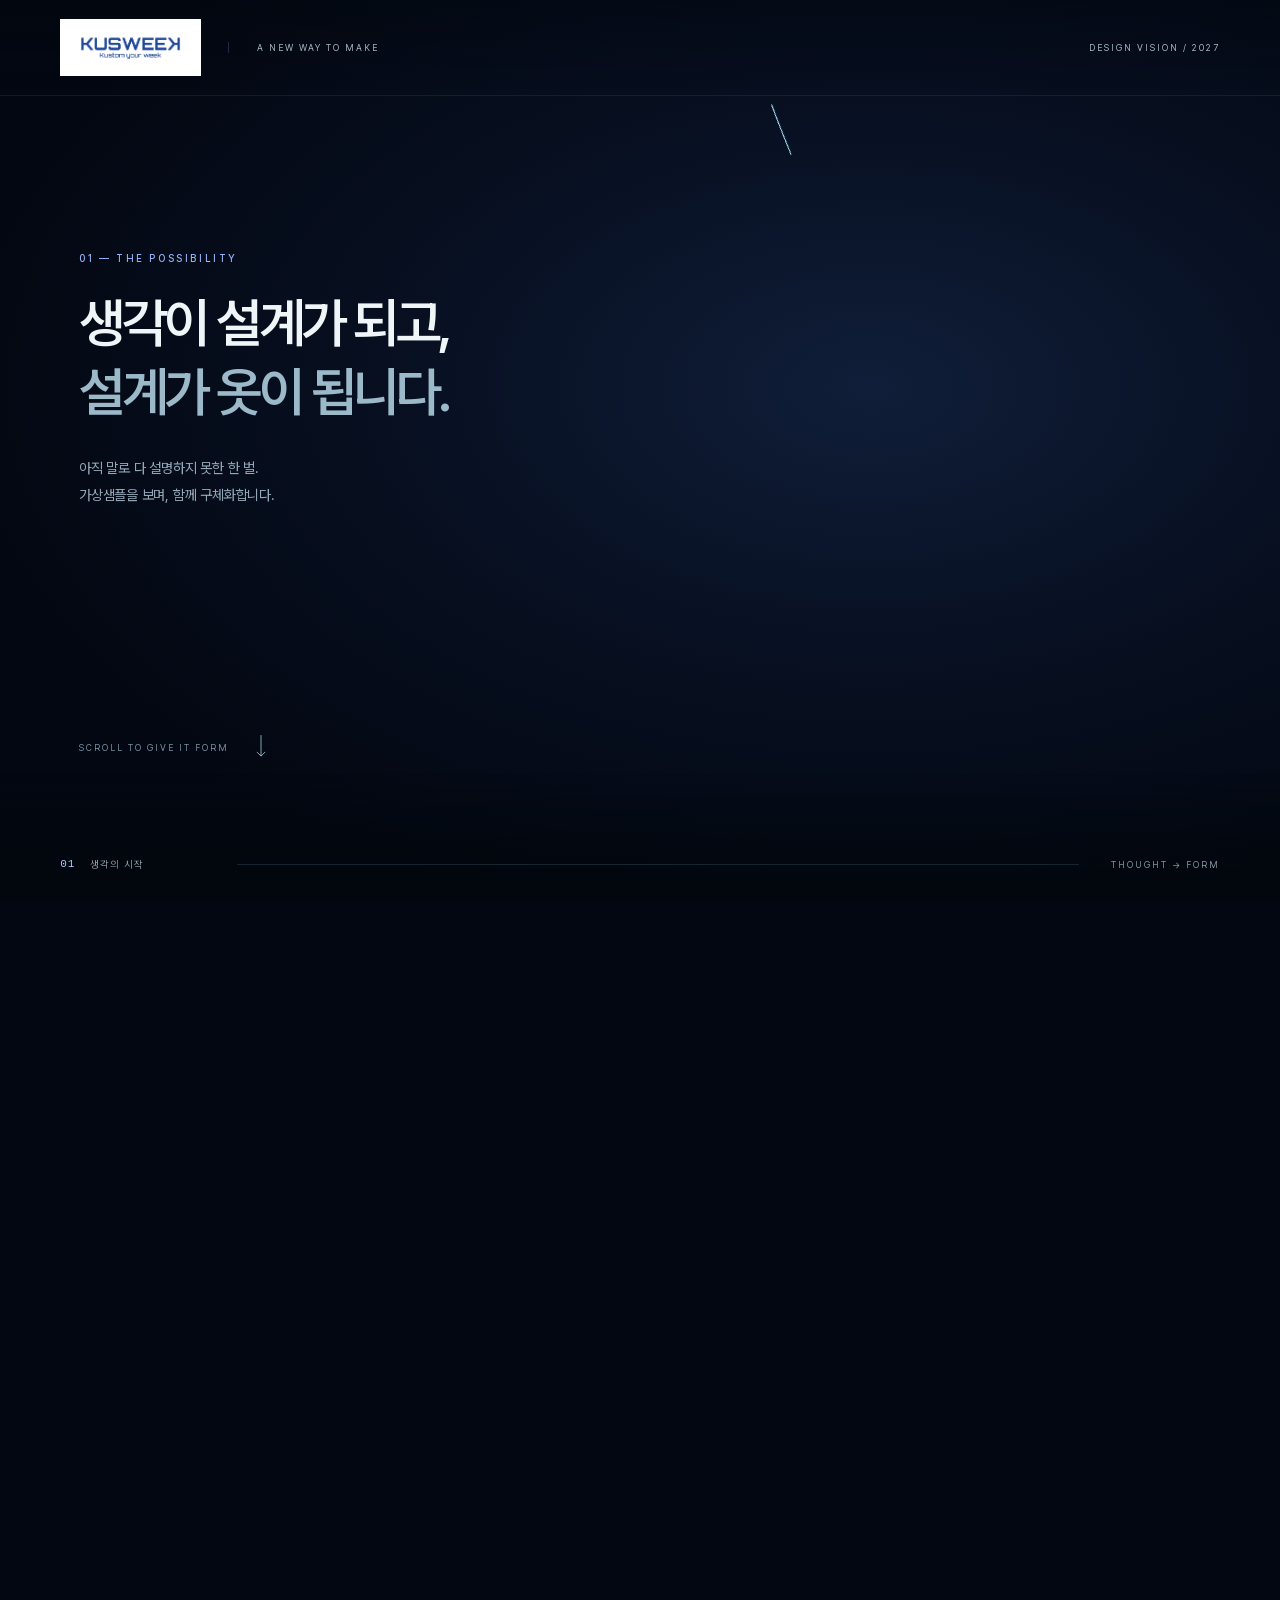
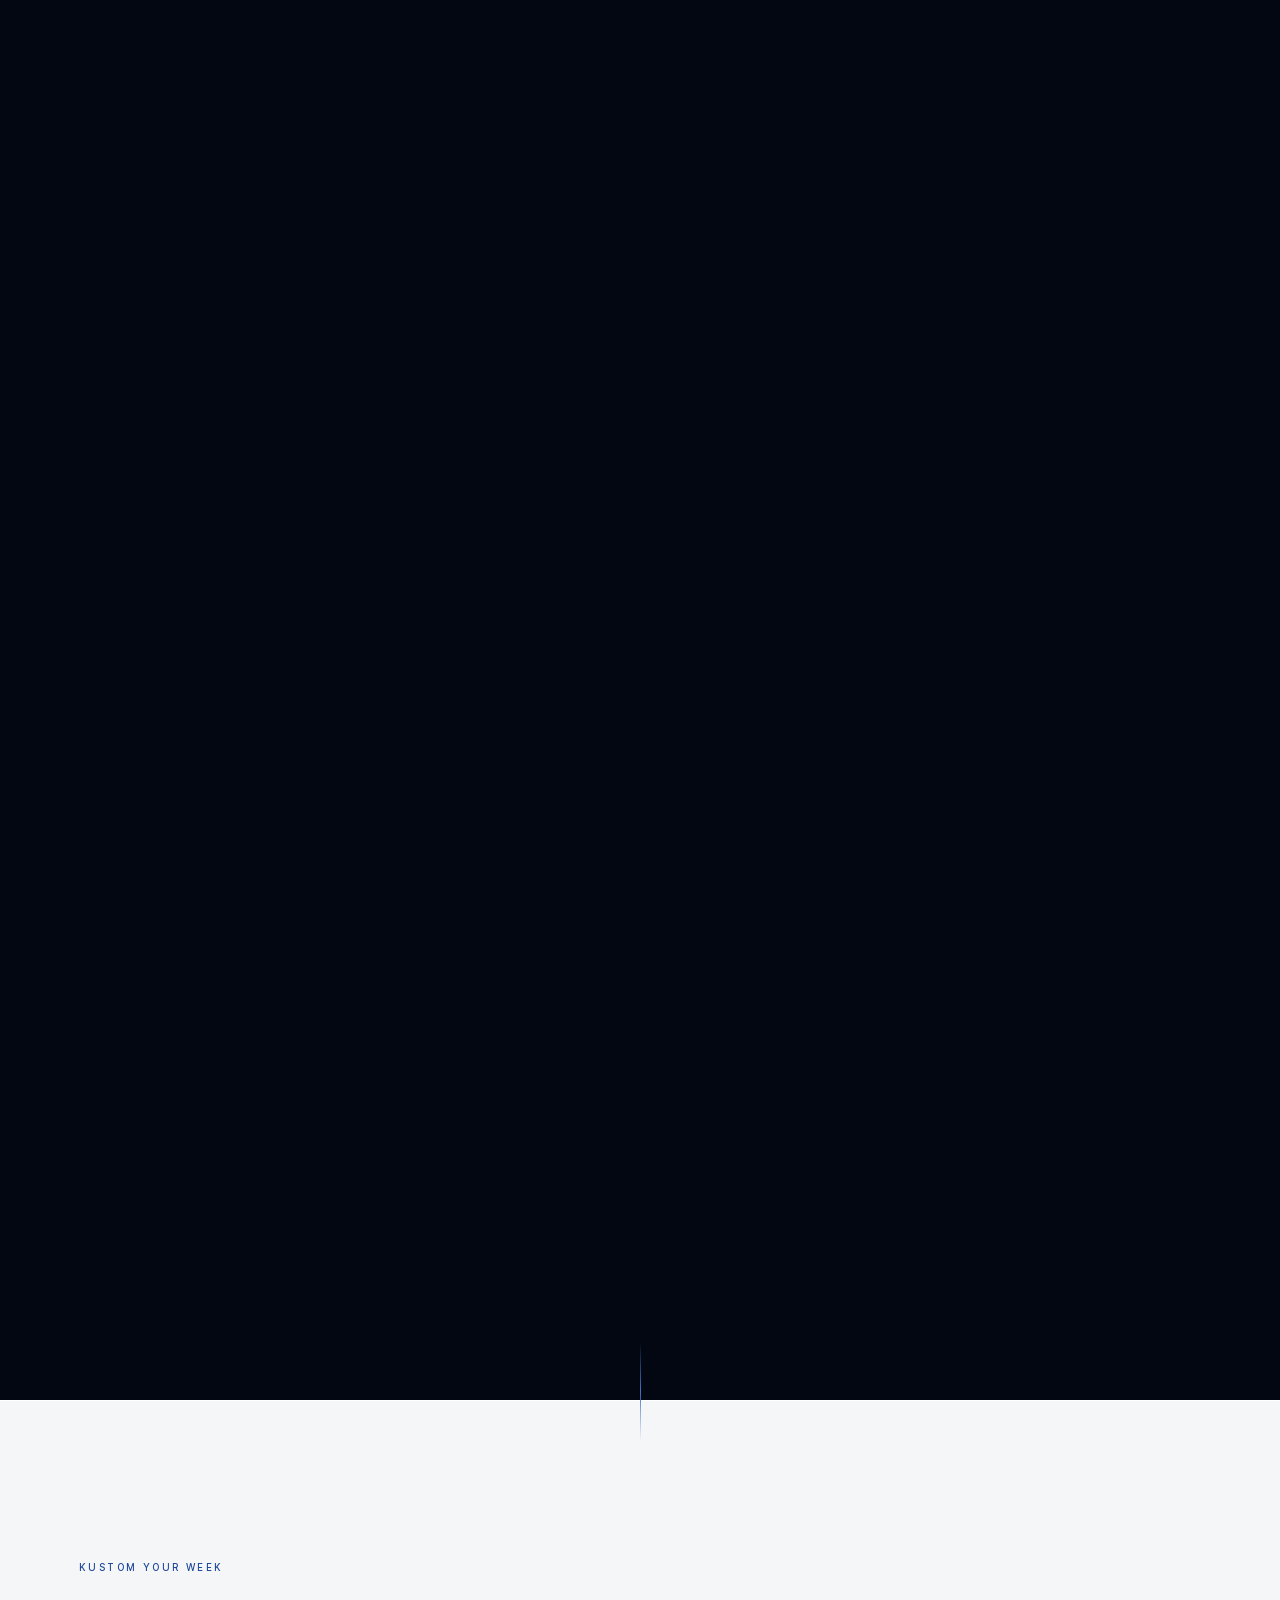
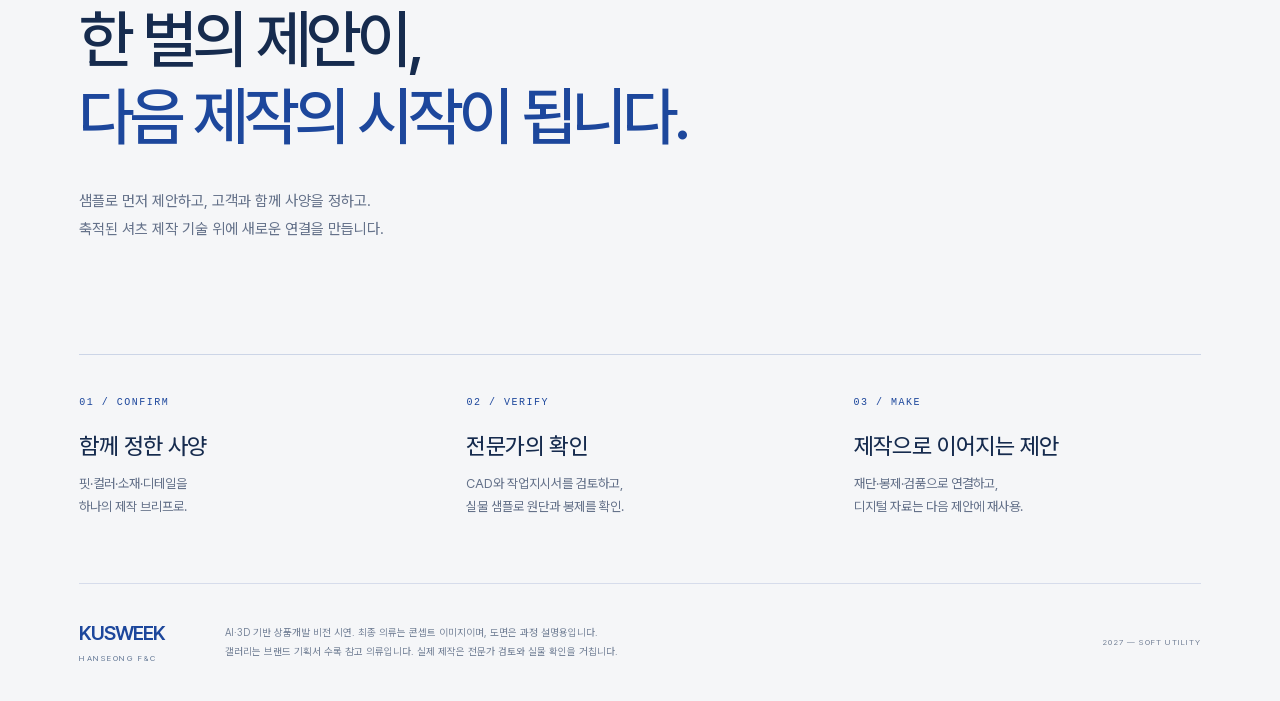
==== index.html @ a6cb92f3 "Refine continuous garment motion and mobile scroll transitions" ====
<!doctype html>
<html lang="ko">
<head><meta charset="utf-8"><meta name="viewport" content="width=device-width,initial-scale=1"><meta name="theme-color" content="#02070d"><meta name="description" content="KUSWEEK — 고객의 생각에서 가상샘플, 정밀한 설계와 제작까지. 제안으로 시작되는 새로운 의류 개발의 비전."><title>KUSWEEK — From thought to form</title><style>@font-face{font-family:Pretendard;src:url('[data-uri]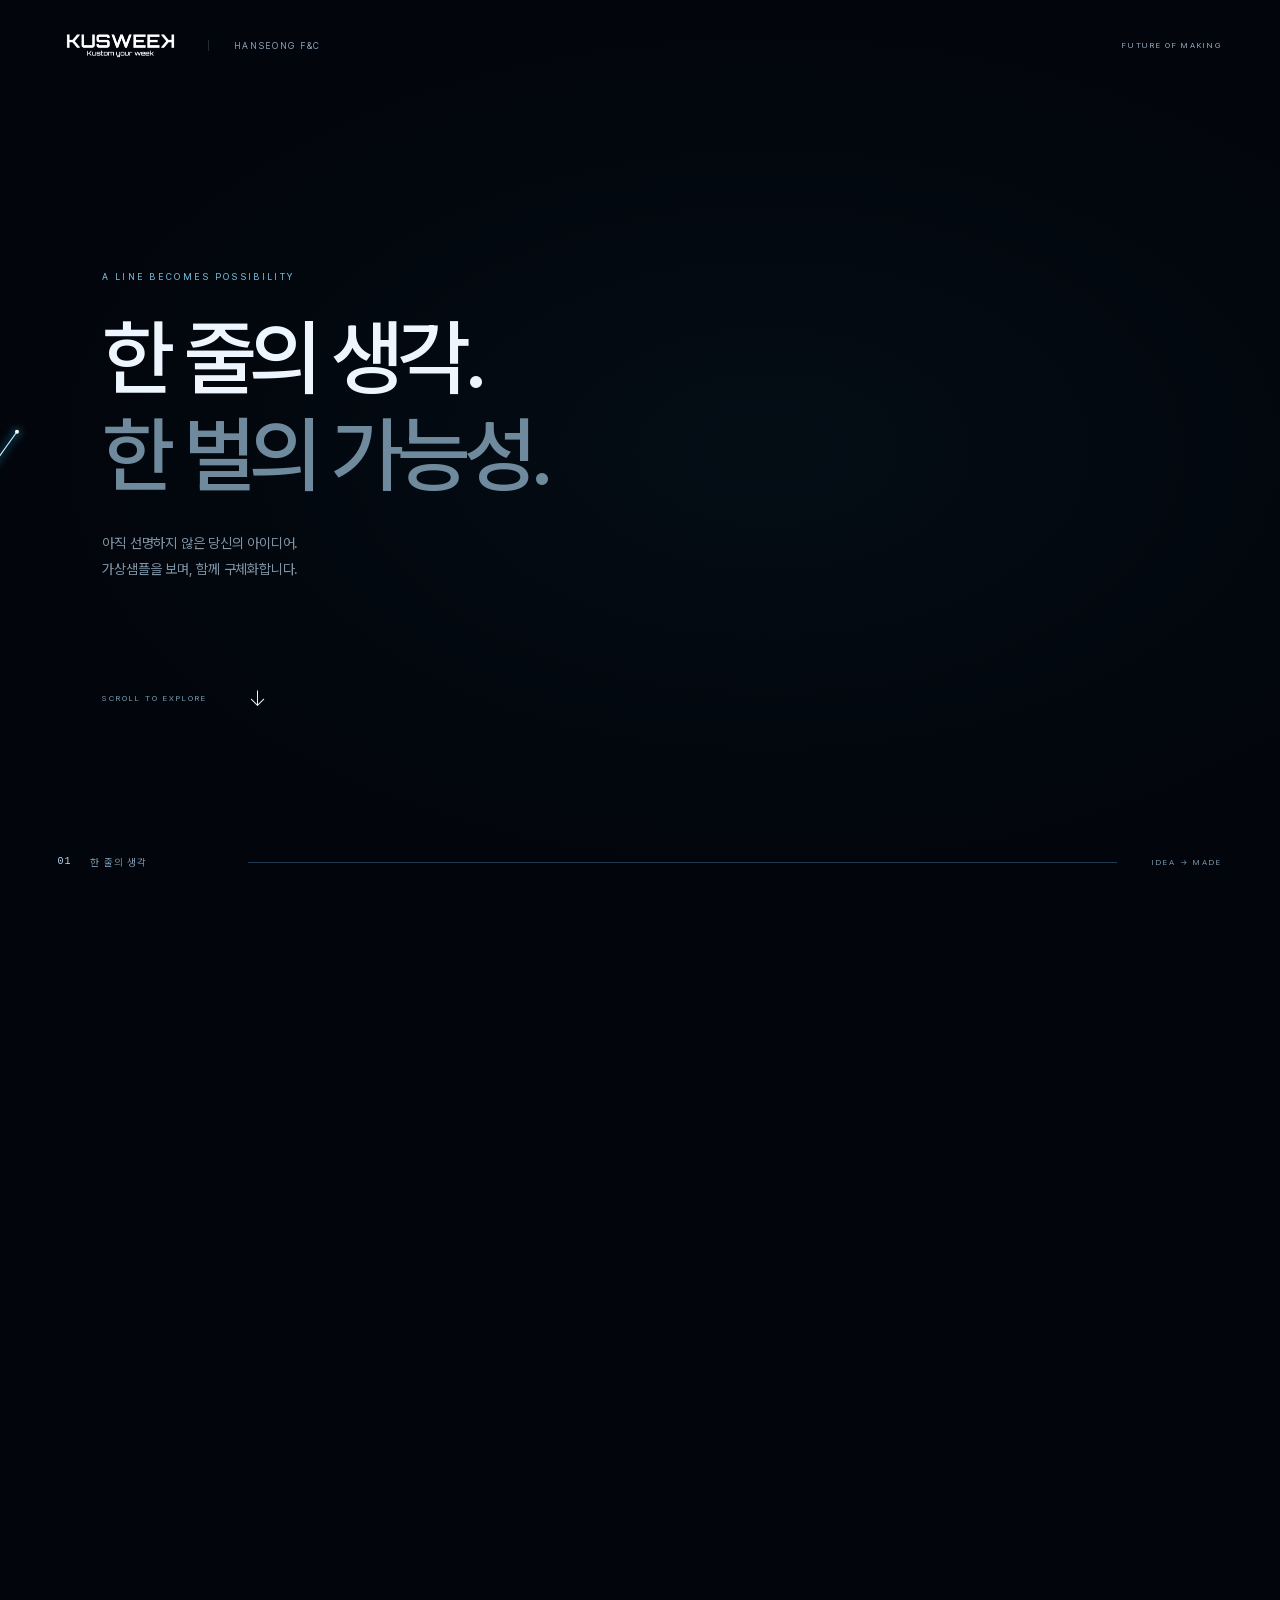
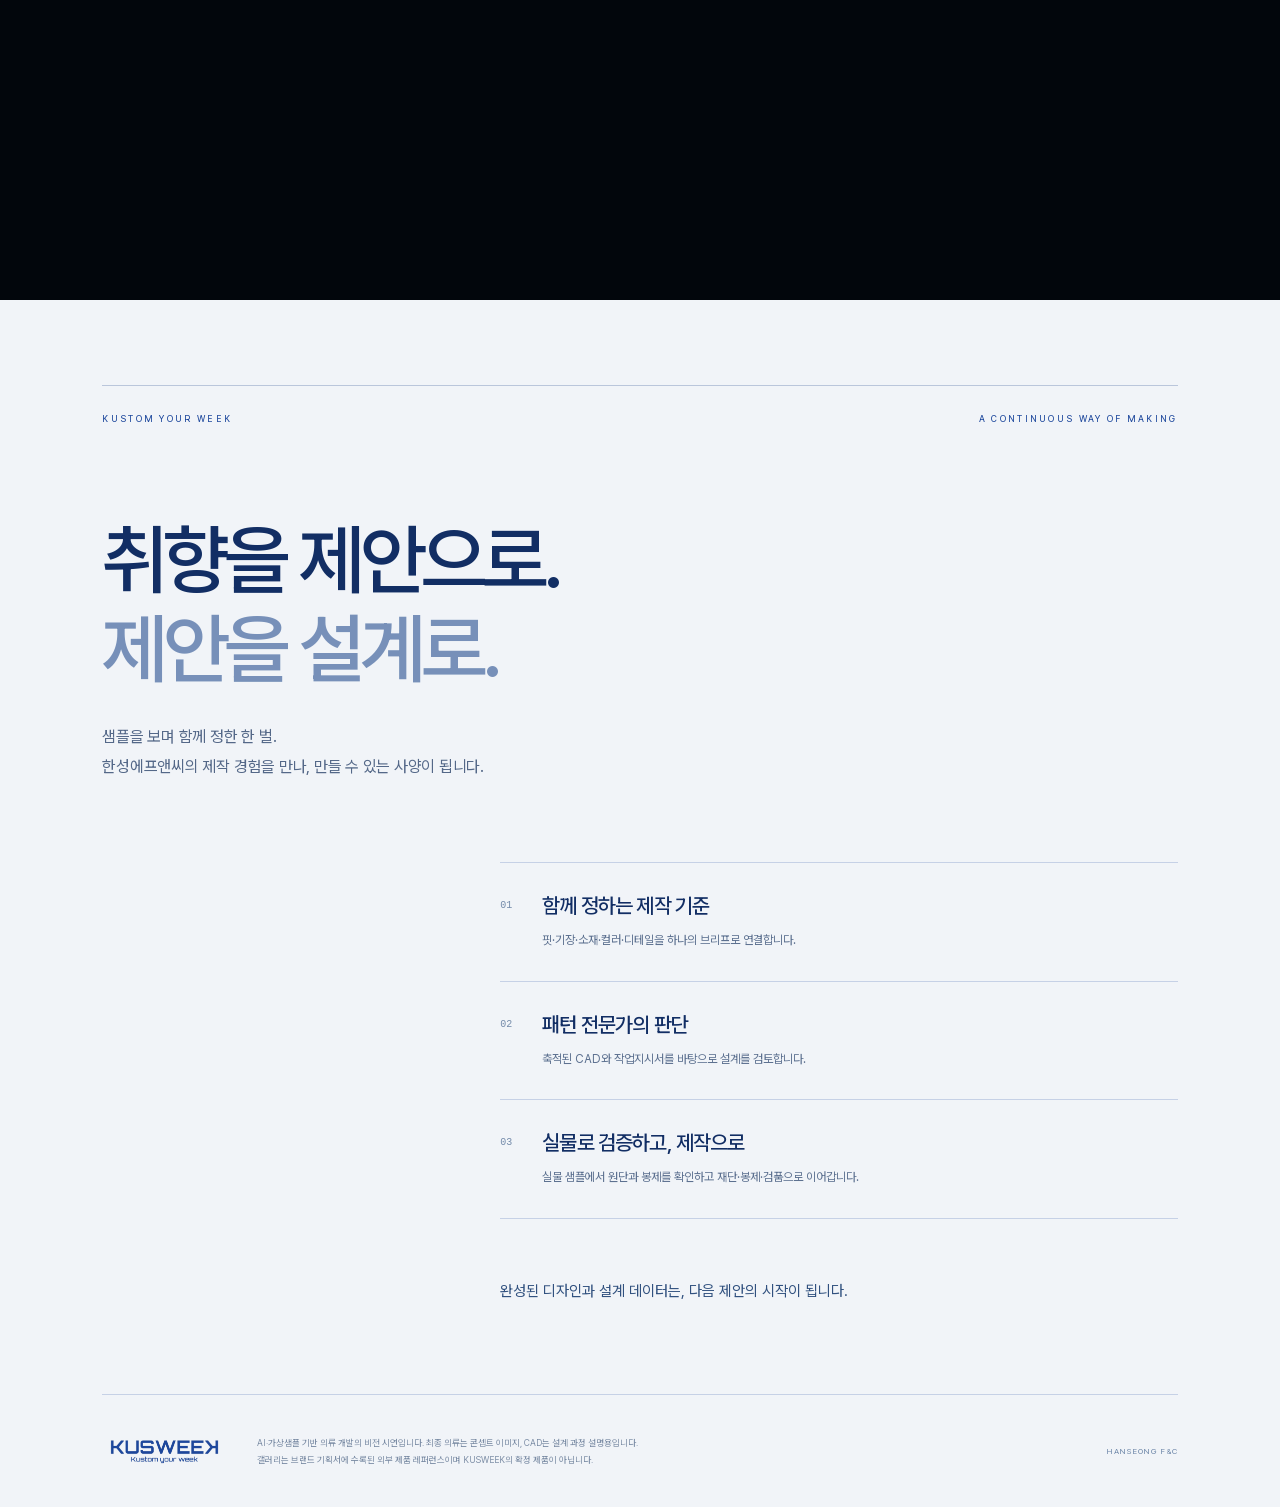
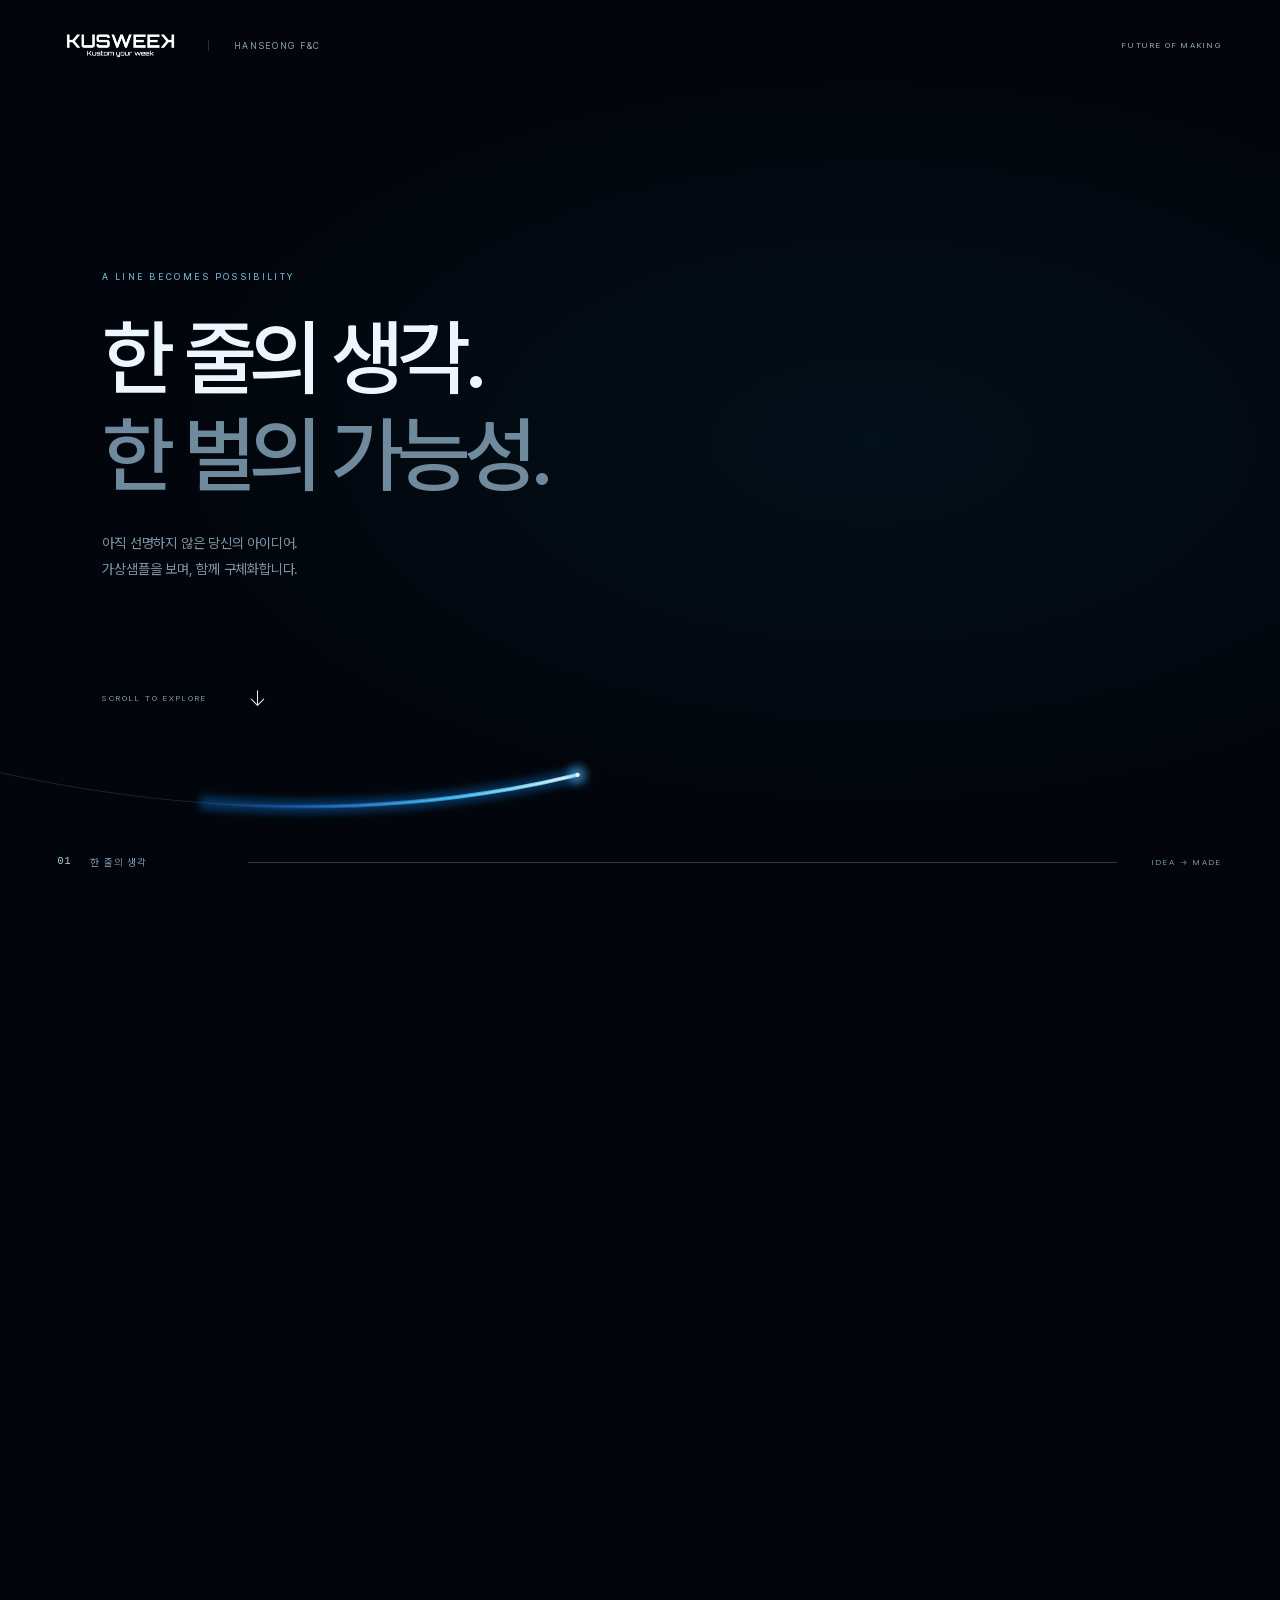
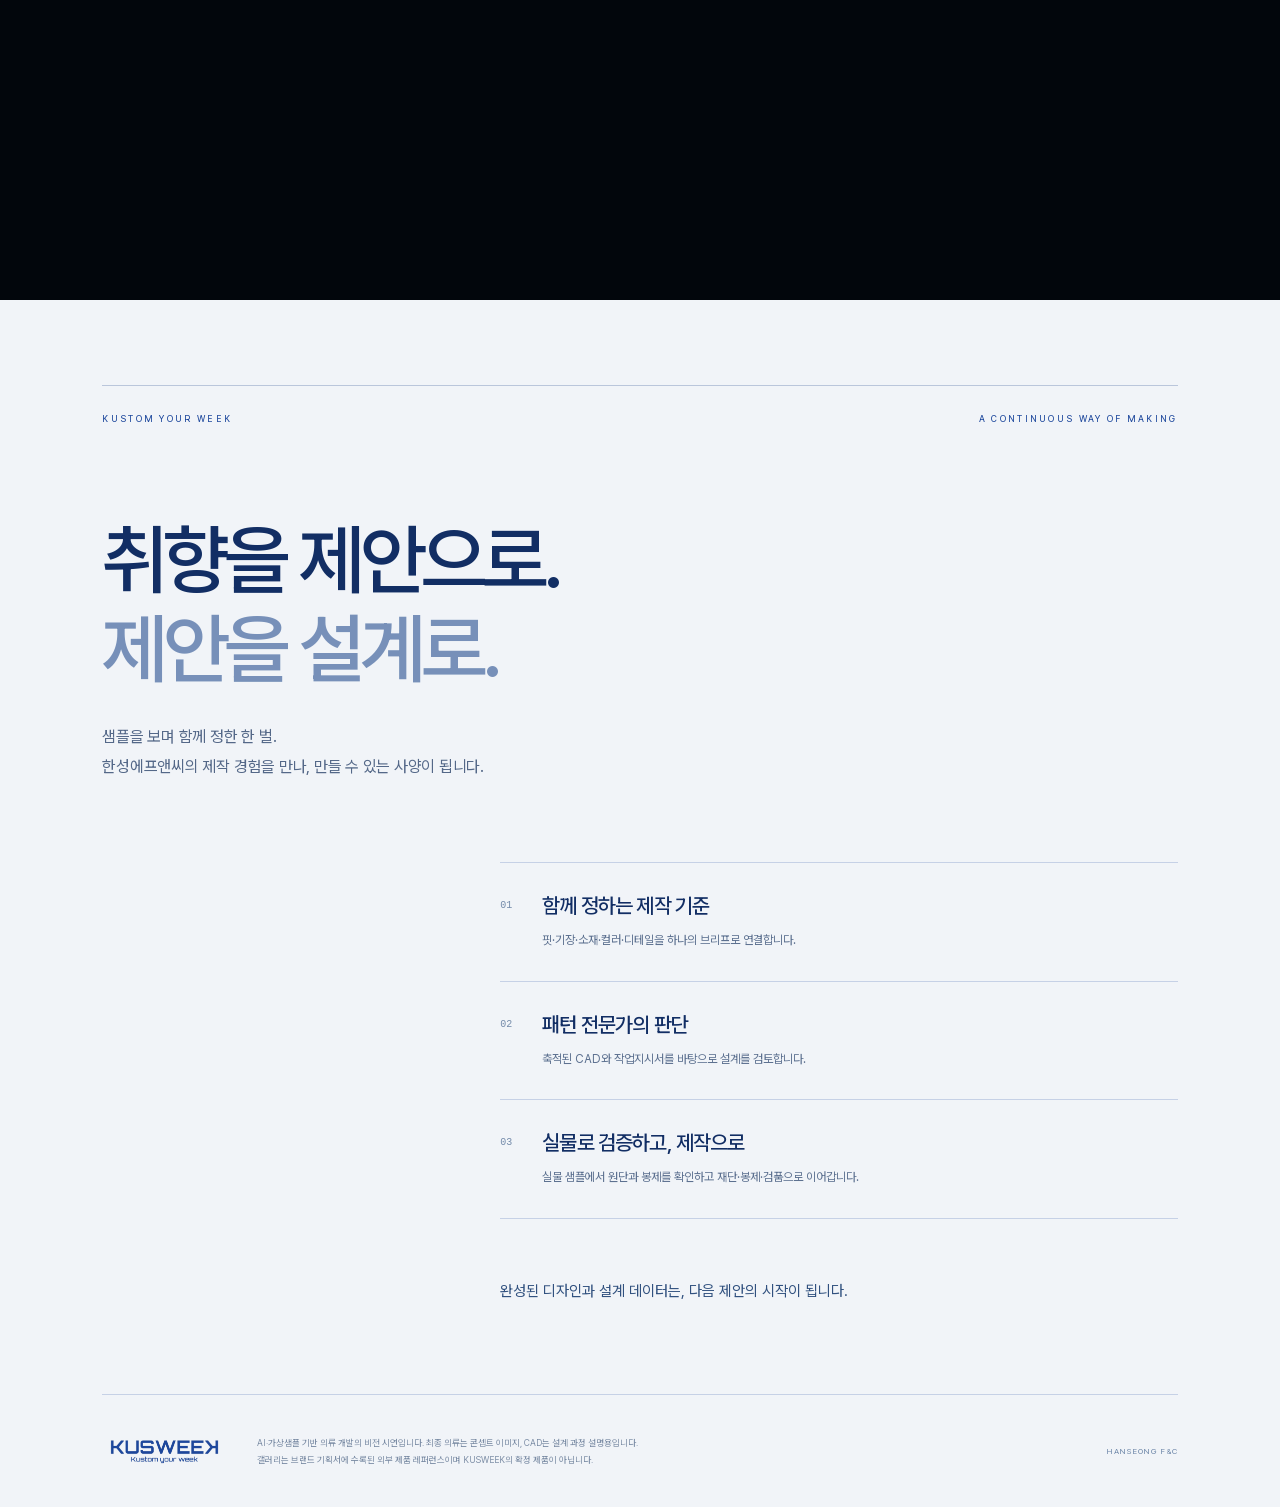
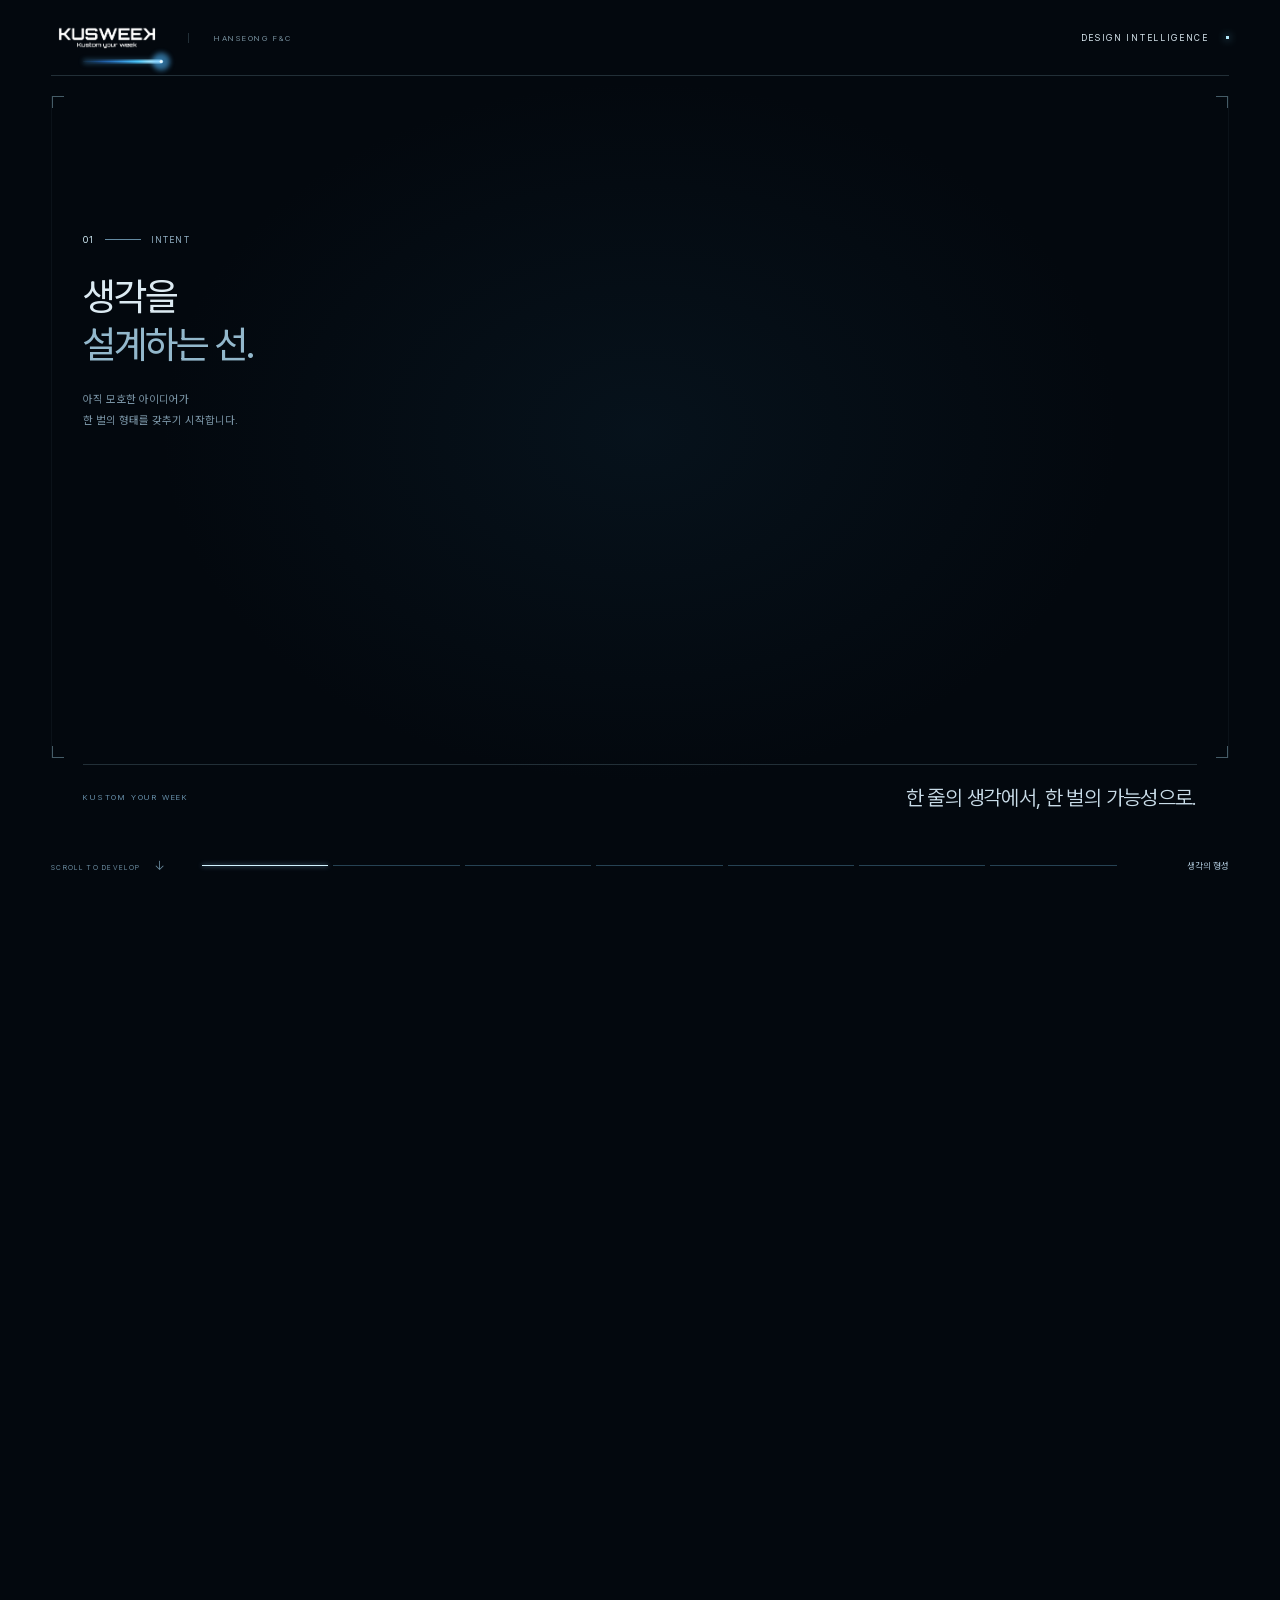
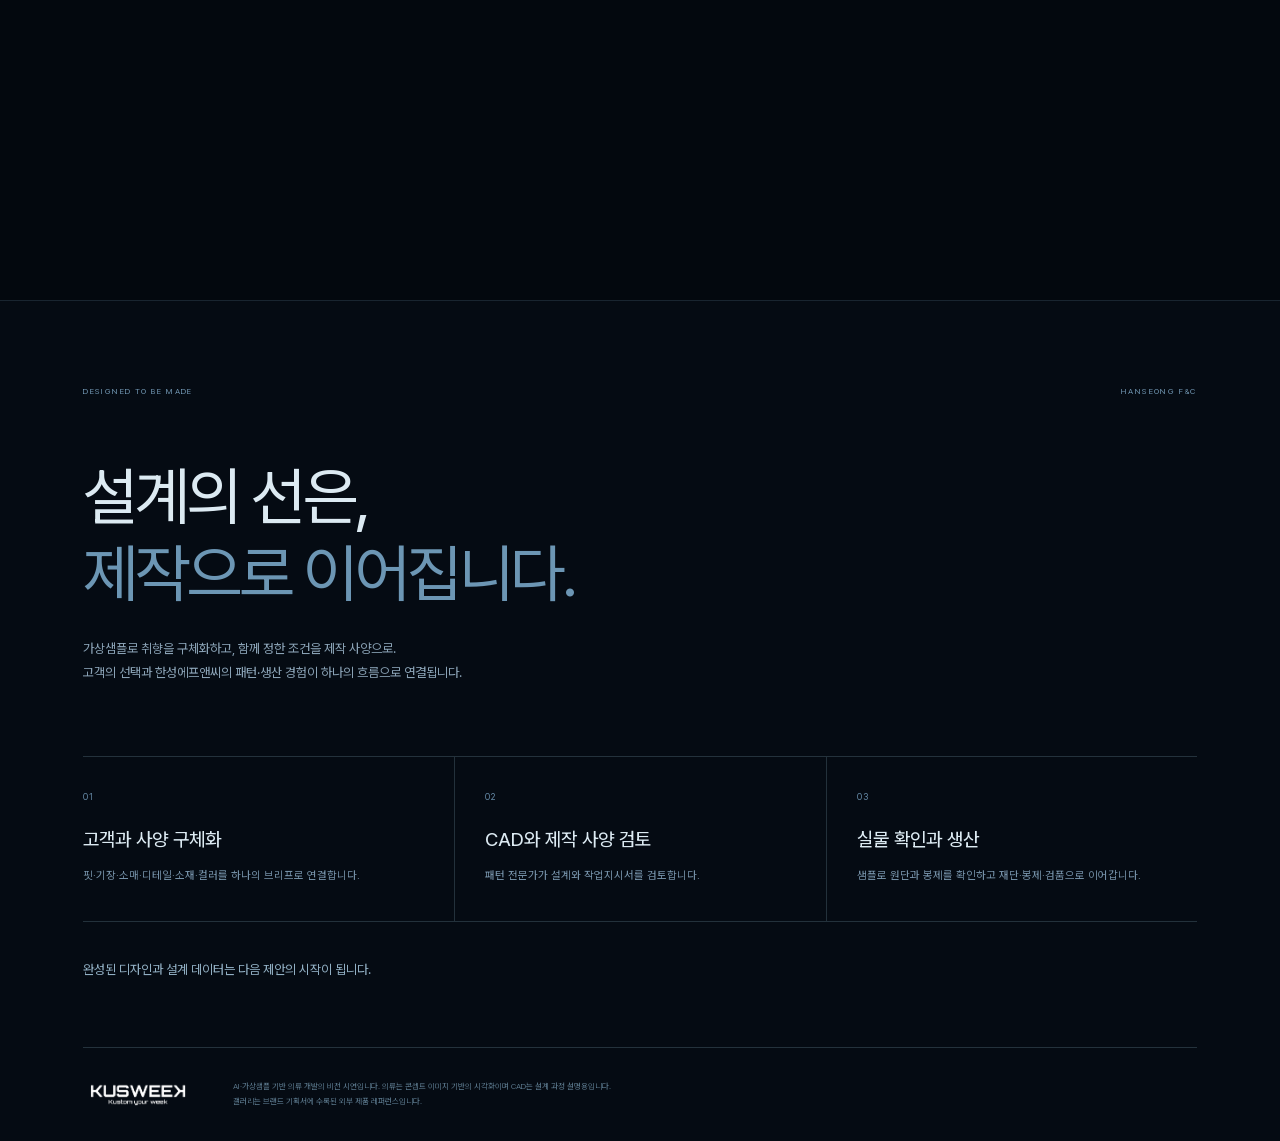
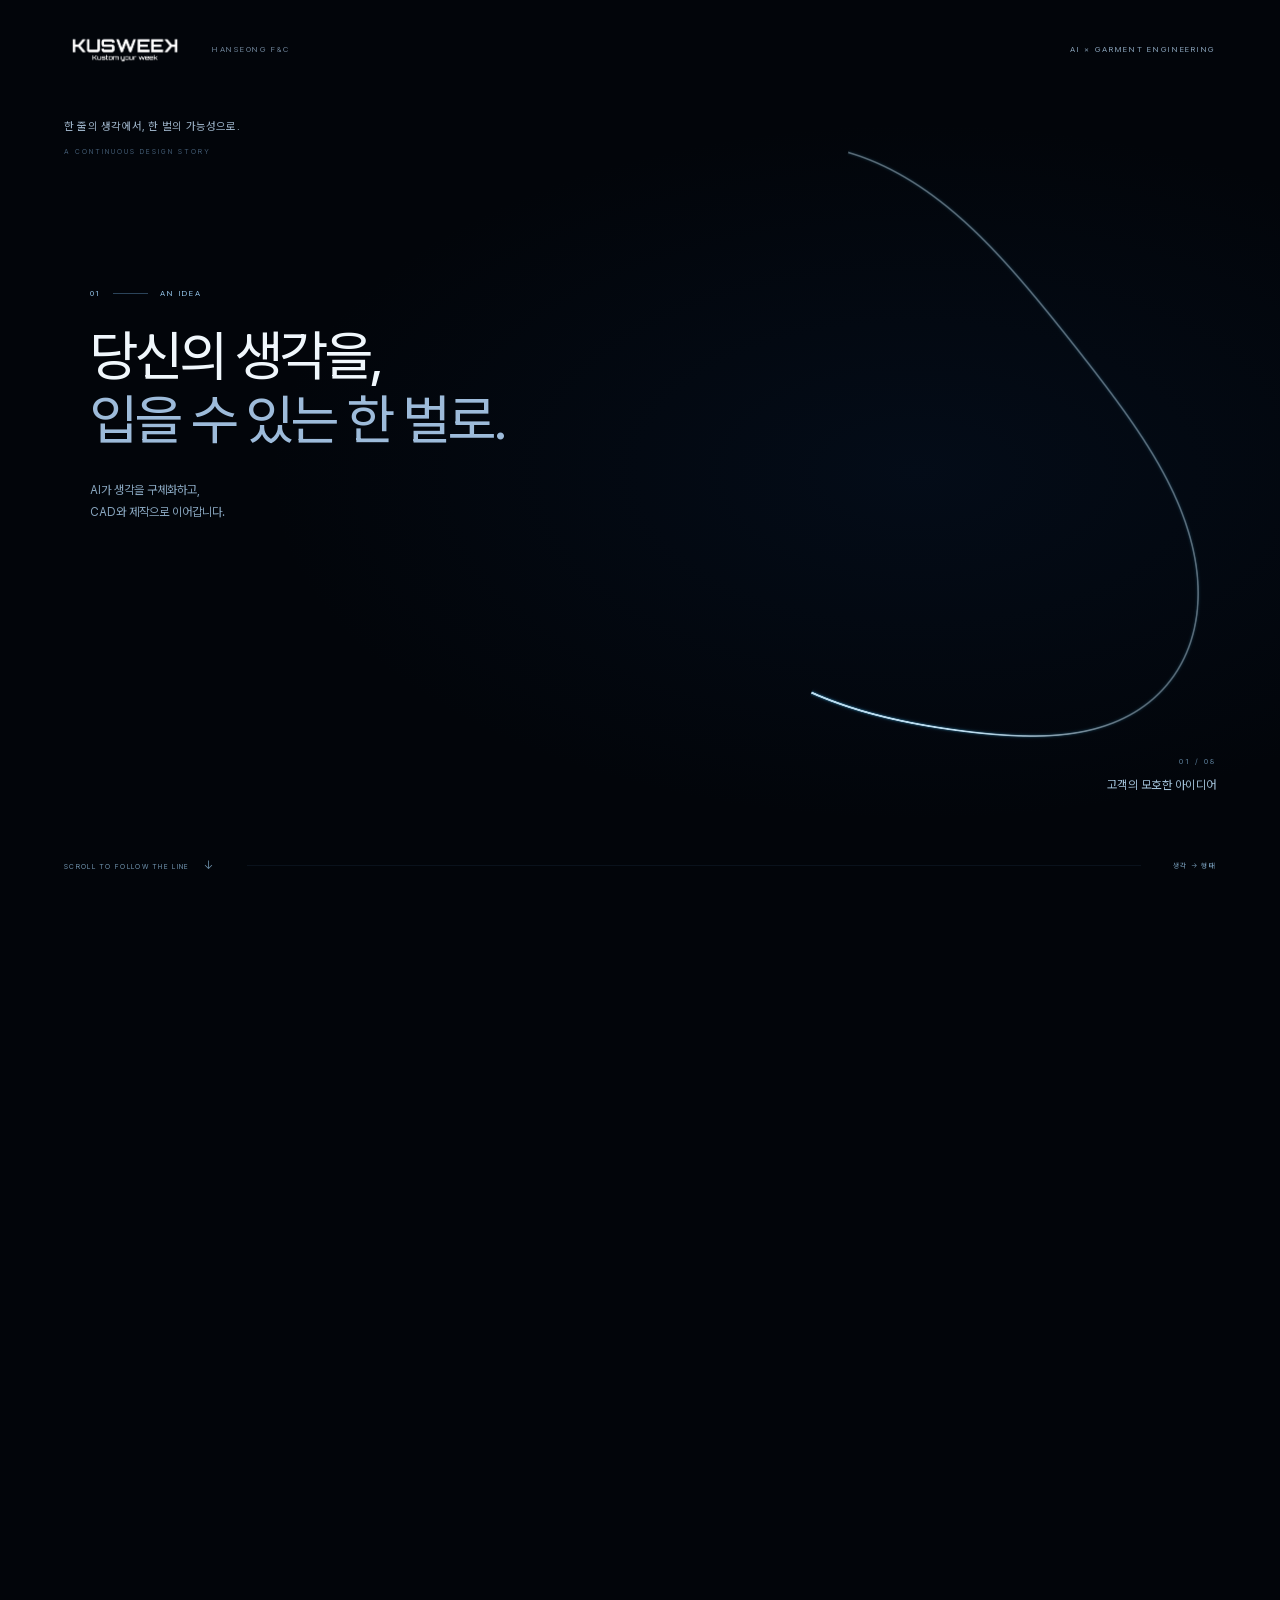
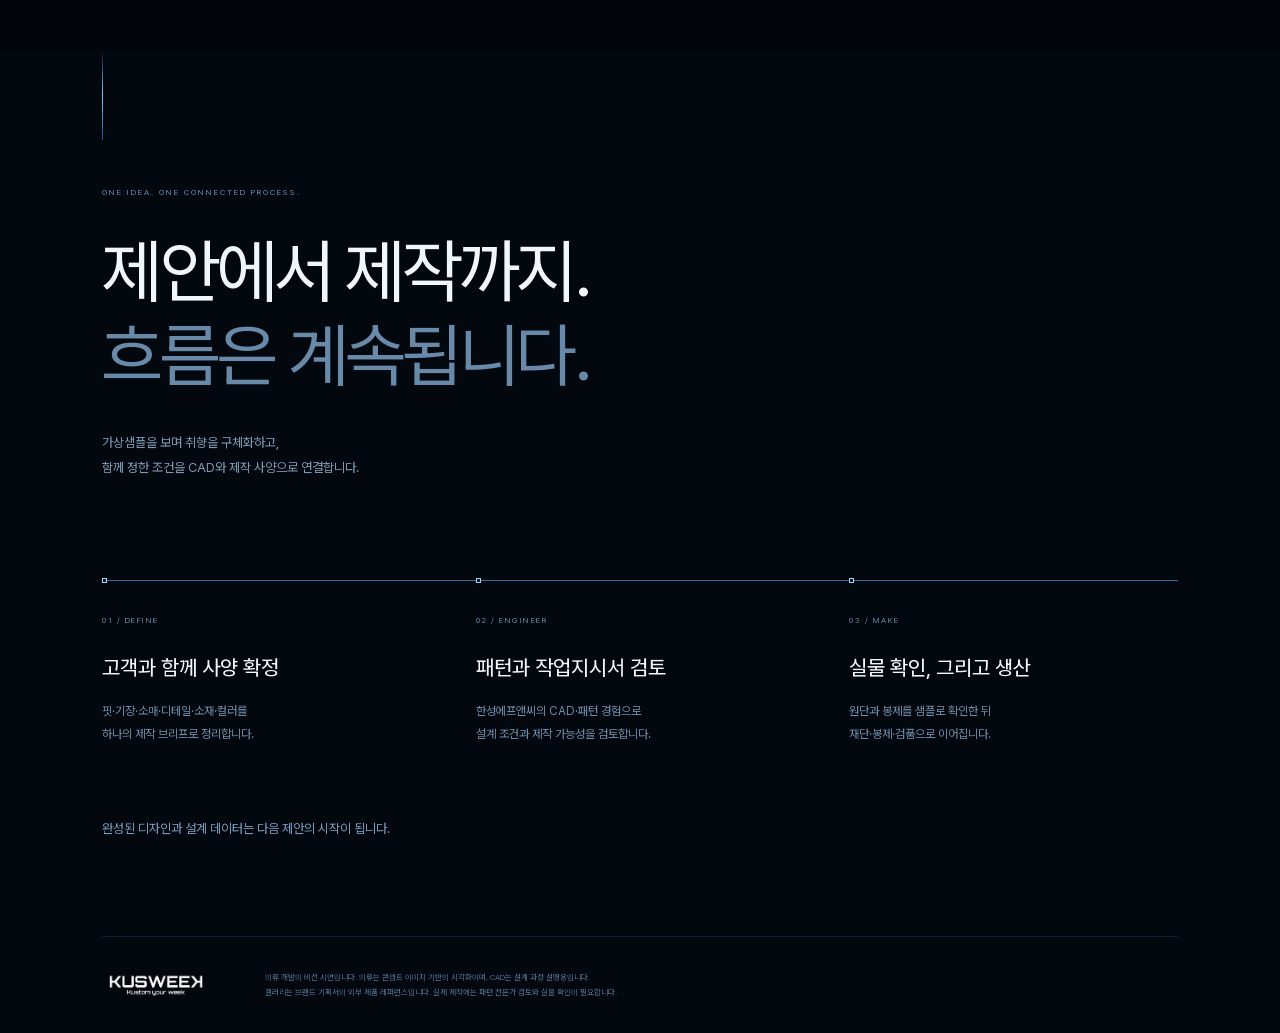
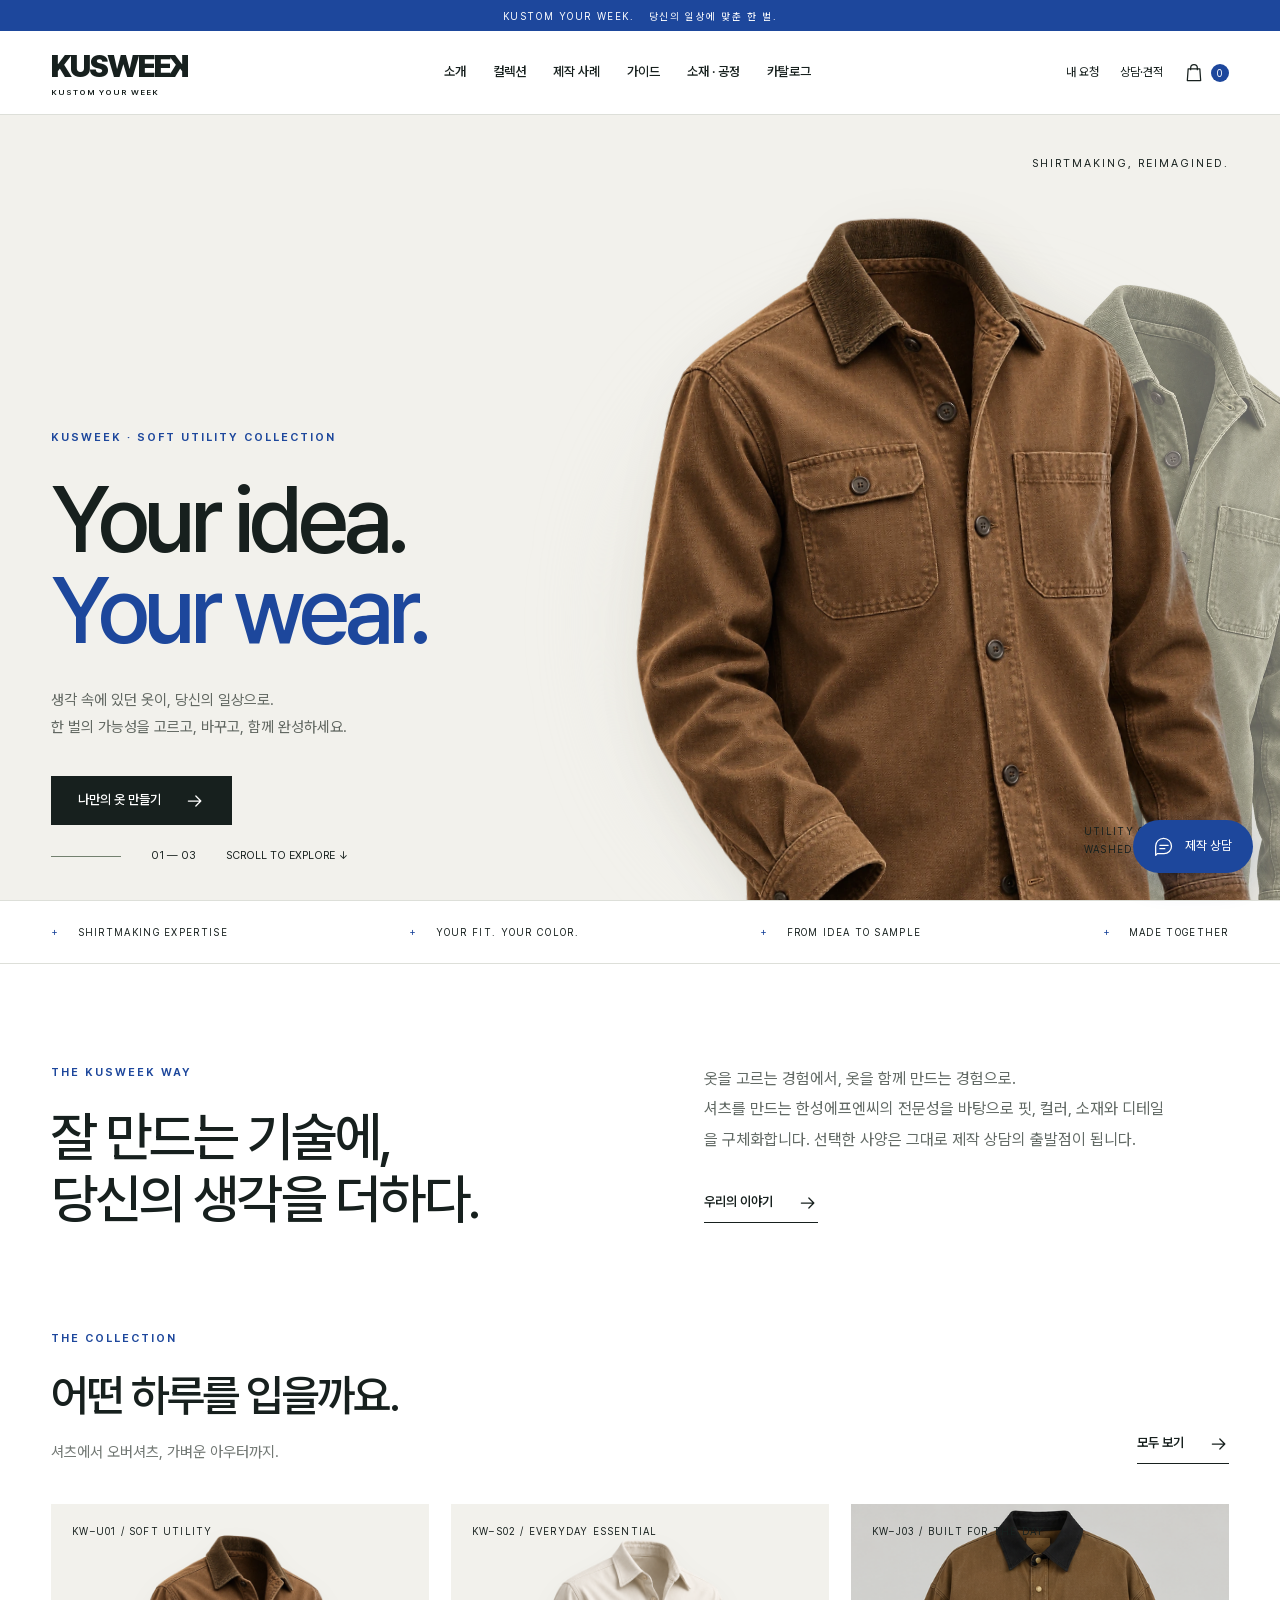
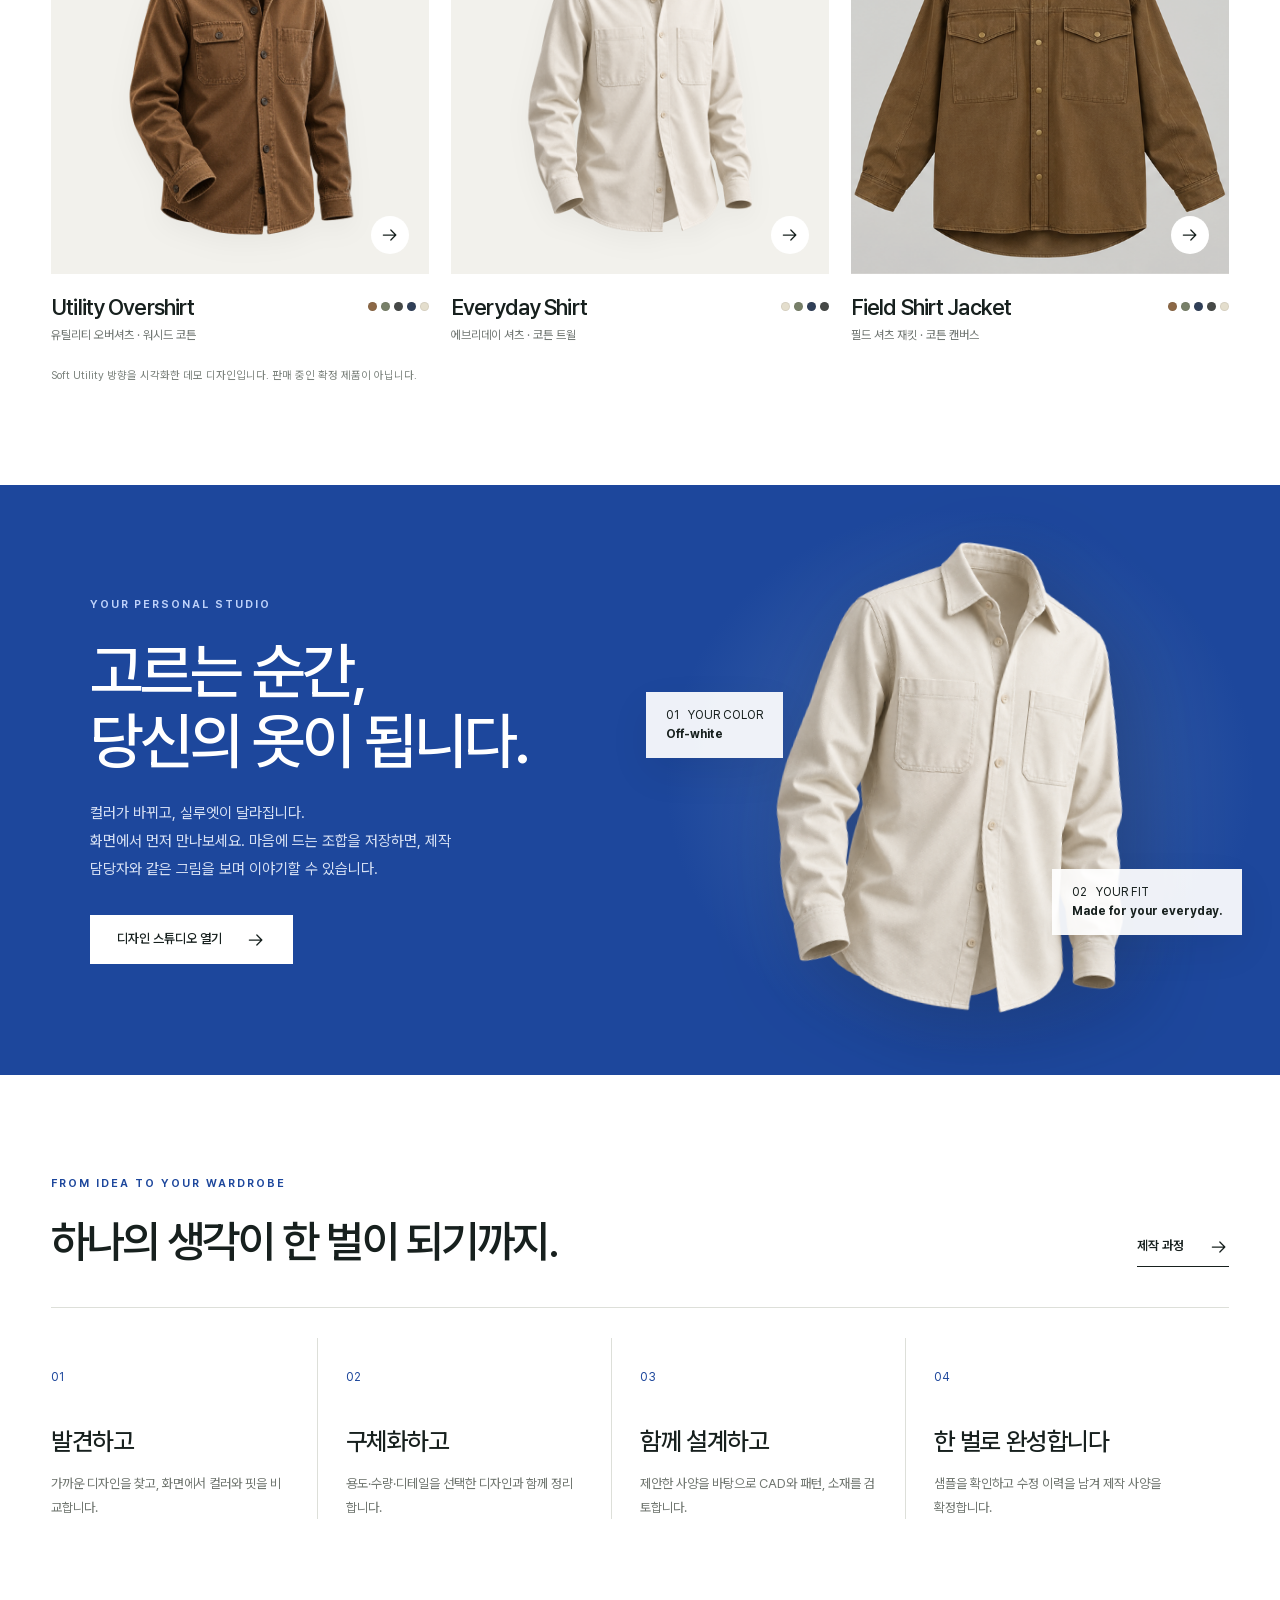
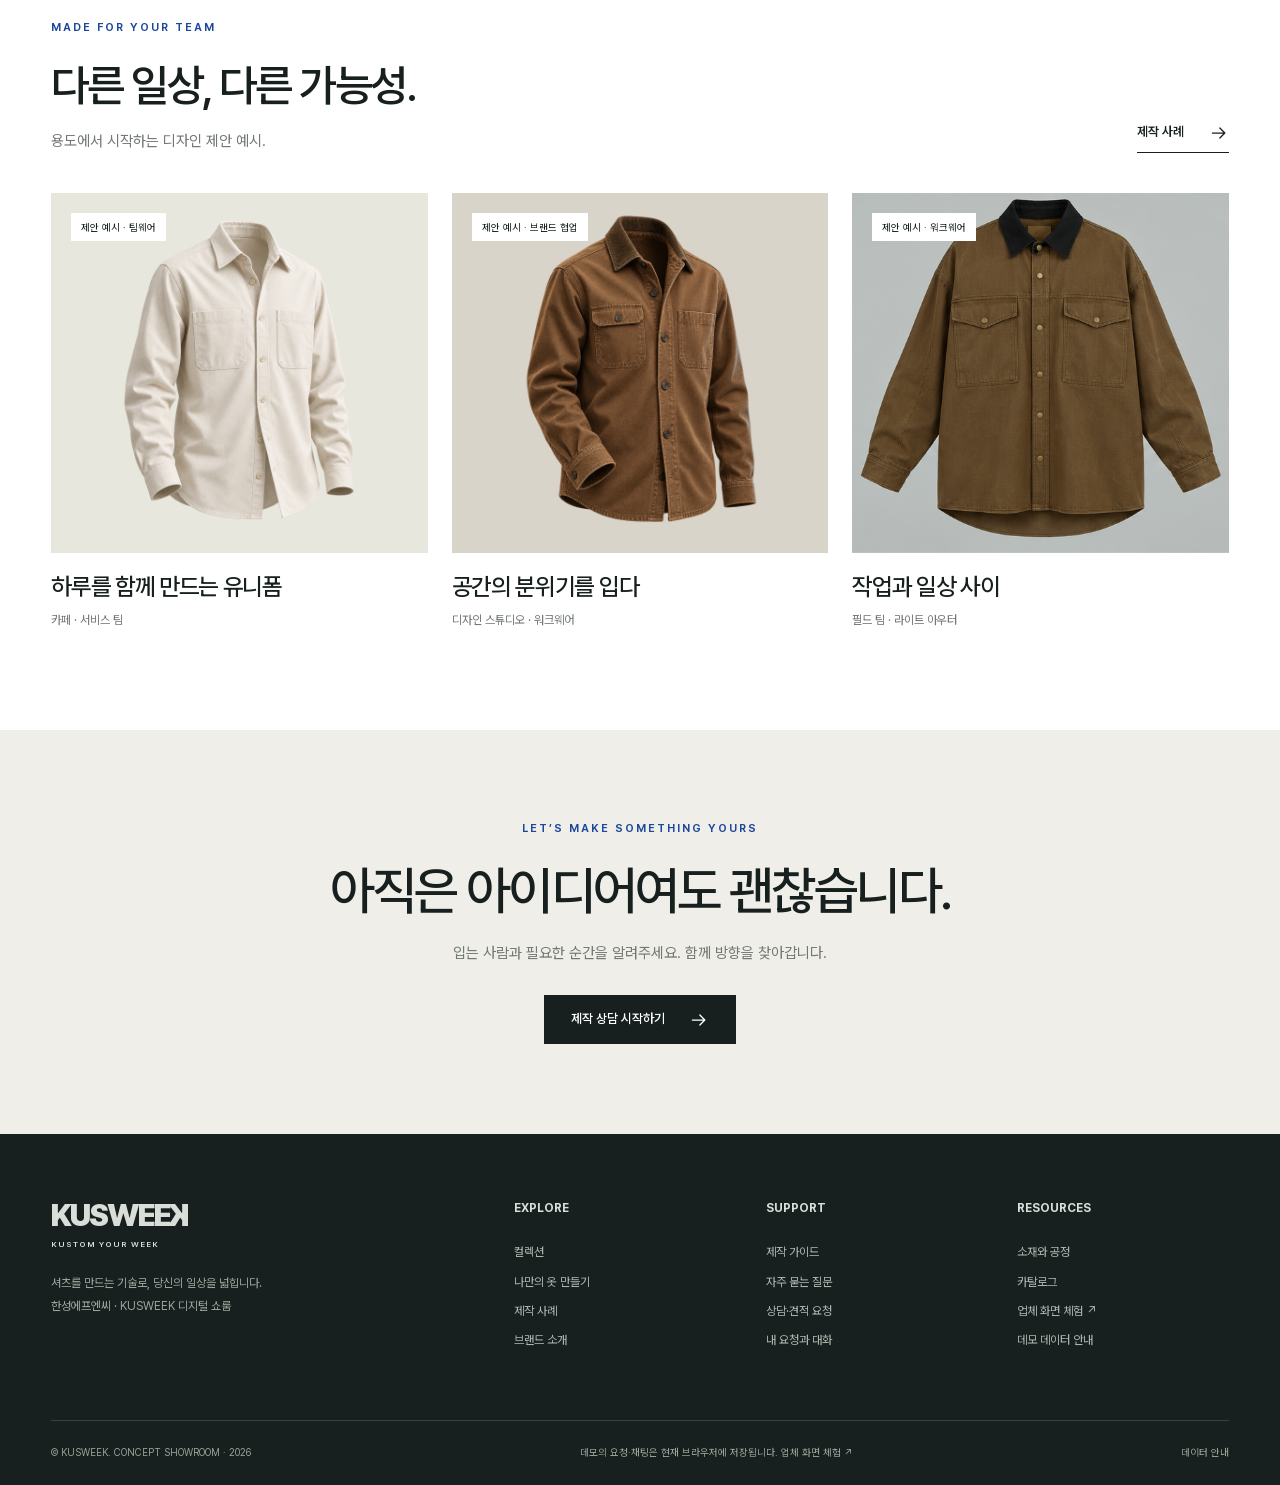
